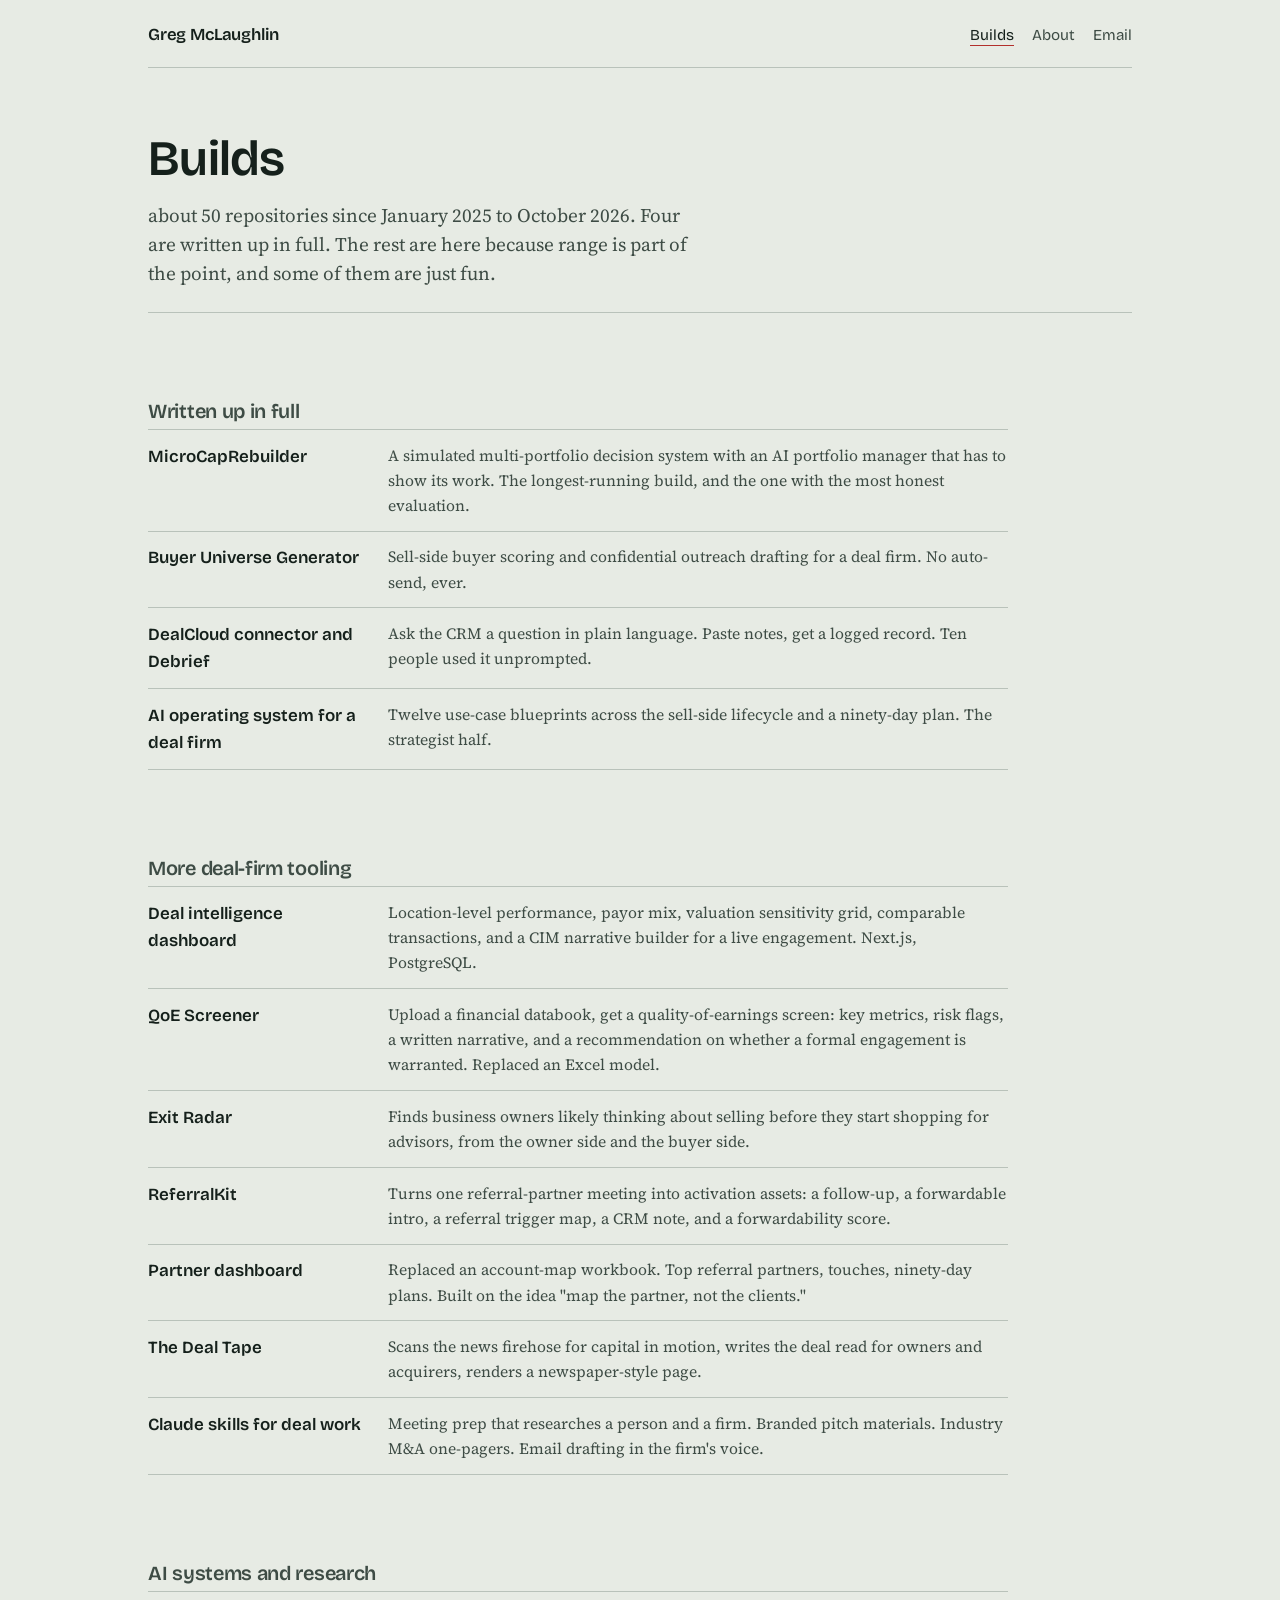
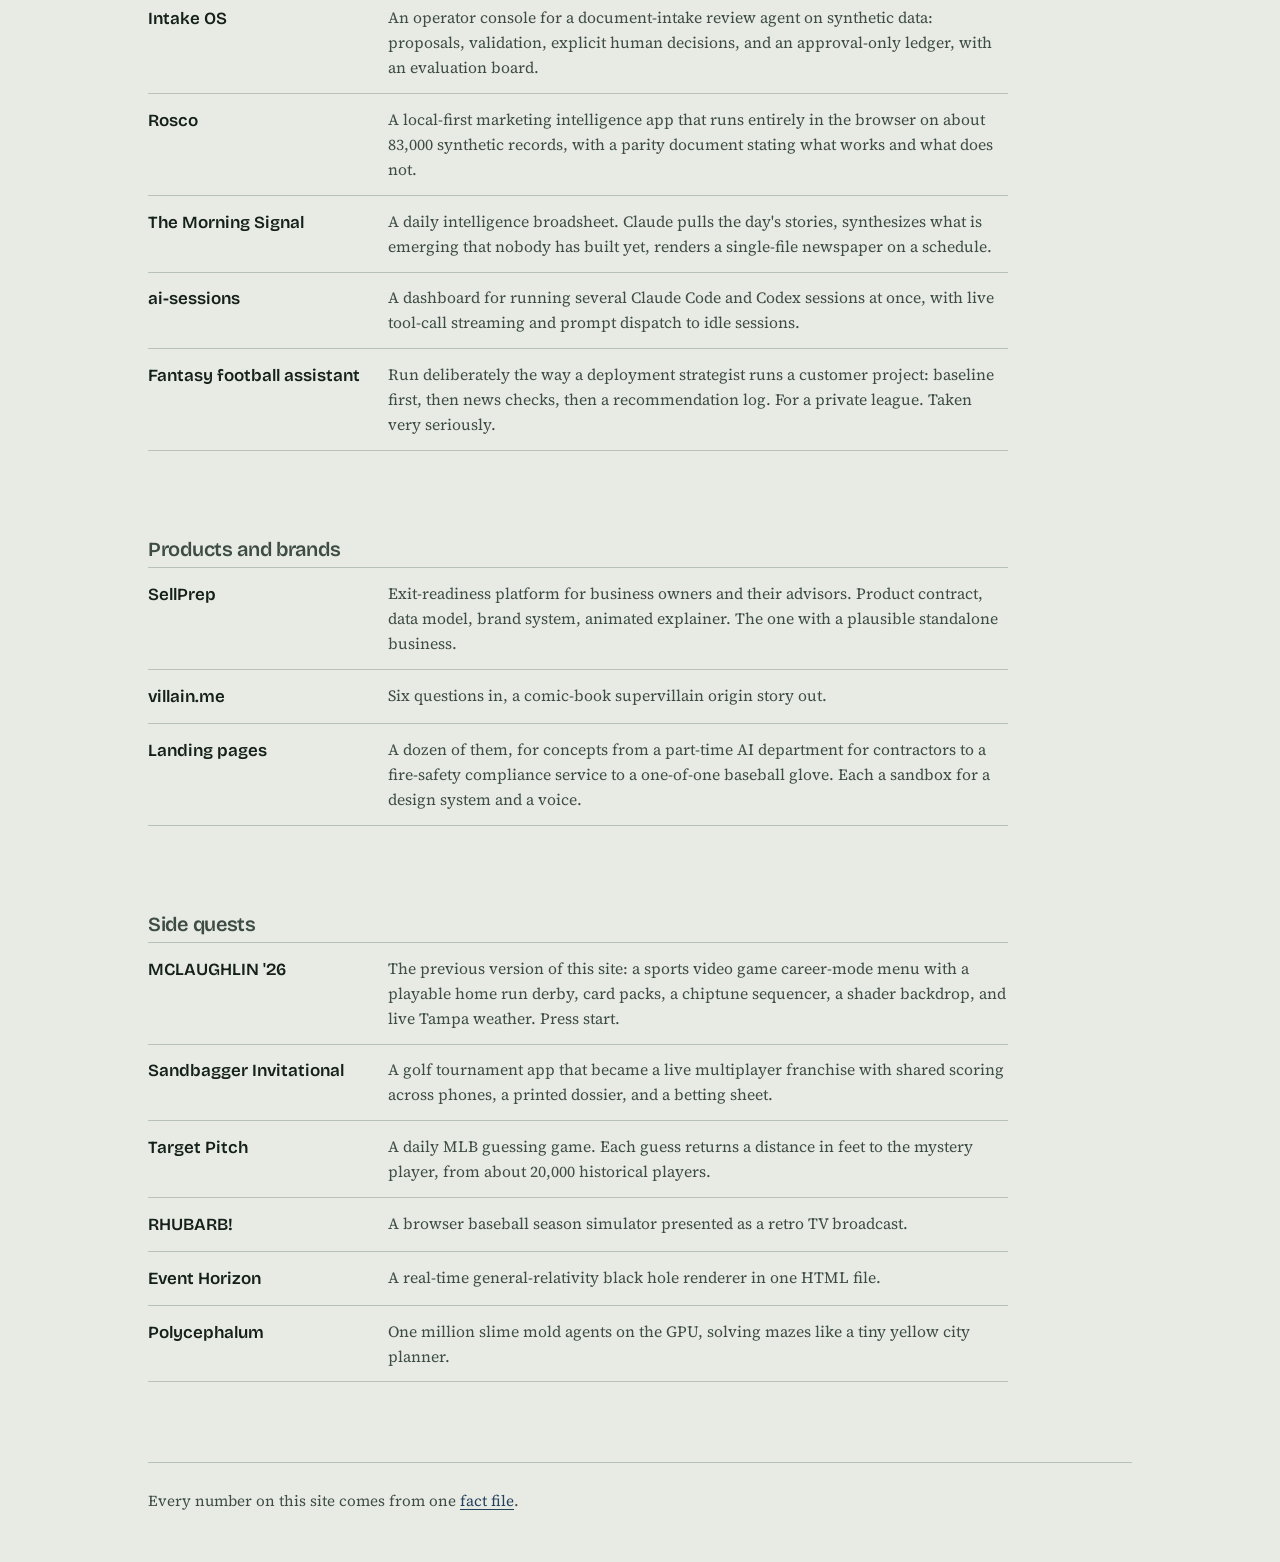
==== builds/index.html @ db4de967 "Redesign: case-study site around 'the model is not the system' Home, four case studies, builds index" ====
<!DOCTYPE html>
<html lang="en" data-root="../">
<head>
<meta charset="UTF-8">
<meta name="viewport" content="width=device-width, initial-scale=1">
<title>Builds</title>
<meta name="description" content="Everything Greg McLaughlin has built, from AI decision systems for deal firms to a playable baseball website. About 50 repositories since January 2025.">
<link rel="canonical" href="https://6regory.com/builds/">
<meta property="og:type" content="website">
<meta property="og:title" content="Builds">
<meta property="og:description" content="Four featured case studies, then everything else, including the side quests.">
<meta property="og:url" content="https://6regory.com/builds/">
<meta property="og:image" content="https://6regory.com/assets/img/og.png">
<meta name="twitter:card" content="summary_large_image">
<link rel="icon" href="../assets/img/icon.svg" type="image/svg+xml">
<link rel="apple-touch-icon" href="../assets/img/apple-touch-icon.png">
<meta name="theme-color" content="#E7EBE4" media="(prefers-color-scheme: light)">
<meta name="theme-color" content="#0E1411" media="(prefers-color-scheme: dark)">
<link rel="preconnect" href="https://fonts.googleapis.com">
<link rel="preconnect" href="https://fonts.gstatic.com" crossorigin>
<link href="https://fonts.googleapis.com/css2?family=Bricolage+Grotesque:opsz,wght@12..96,400;12..96,600&family=Source+Serif+4:ital,opsz,wght@0,8..60,400;0,8..60,600;1,8..60,400&display=swap" rel="stylesheet">
<link rel="stylesheet" href="../assets/site.css">
</head>
<body>
<div class="frame">

<header class="site-head">
  <a class="name" href="../">Greg McLaughlin</a>
  <nav aria-label="Site">
    <a href="./" aria-current="page">Builds</a>
    <a href="../about.html">About</a>
    <a href="mailto:greg.s.mclaughlin@gmail.com" data-fact-href="person.email">Email</a>
  </nav>
</header>

<main>

<header class="case-head">
  <h1>Builds</h1>
  <p class="lede"><span data-fact="archive.repos">About 50</span> repositories since <span data-fact="archive.span">January 2025 to October 2026</span>. Four are written up in full. The rest are here because range is part of the point, and some of them are just fun.</p>
</header>

<section class="index-group" aria-labelledby="g-featured">
  <h2 id="g-featured">Written up in full</h2>
  <ul class="index">
    <li><b><a href="microcaprebuilder.html">MicroCapRebuilder</a></b><span>A simulated multi-portfolio decision system with an AI portfolio manager that has to show its work. The longest-running build, and the one with the most honest evaluation.</span></li>
    <li><b><a href="buyer-universe.html">Buyer Universe Generator</a></b><span>Sell-side buyer scoring and confidential outreach drafting for a deal firm. No auto-send, ever.</span></li>
    <li><b><a href="dealcloud.html">DealCloud connector and Debrief</a></b><span>Ask the CRM a question in plain language. Paste notes, get a logged record. Ten people used it unprompted.</span></li>
    <li><b><a href="align-ai-os.html">AI operating system for a deal firm</a></b><span>Twelve use-case blueprints across the sell-side lifecycle and a ninety-day plan. The strategist half.</span></li>
  </ul>
</section>

<section class="index-group" aria-labelledby="g-deal">
  <h2 id="g-deal">More deal-firm tooling</h2>
  <ul class="index">
    <li><b>Deal intelligence dashboard</b><span>Location-level performance, payor mix, valuation sensitivity grid, comparable transactions, and a CIM narrative builder for a live engagement. Next.js, PostgreSQL.</span></li>
    <li><b>QoE Screener</b><span>Upload a financial databook, get a quality-of-earnings screen: key metrics, risk flags, a written narrative, and a recommendation on whether a formal engagement is warranted. Replaced an Excel model.</span></li>
    <li><b>Exit Radar</b><span>Finds business owners likely thinking about selling before they start shopping for advisors, from the owner side and the buyer side.</span></li>
    <li><b>ReferralKit</b><span>Turns one referral-partner meeting into activation assets: a follow-up, a forwardable intro, a referral trigger map, a CRM note, and a forwardability score.</span></li>
    <li><b>Partner dashboard</b><span>Replaced an account-map workbook. Top referral partners, touches, ninety-day plans. Built on the idea "map the partner, not the clients."</span></li>
    <li><b>The Deal Tape</b><span>Scans the news firehose for capital in motion, writes the deal read for owners and acquirers, renders a newspaper-style page.</span></li>
    <li><b>Claude skills for deal work</b><span>Meeting prep that researches a person and a firm. Branded pitch materials. Industry M&amp;A one-pagers. Email drafting in the firm's voice.</span></li>
  </ul>
</section>

<section class="index-group" aria-labelledby="g-ai">
  <h2 id="g-ai">AI systems and research</h2>
  <ul class="index">
    <li><b>Intake OS</b><span>An operator console for a document-intake review agent on synthetic data: proposals, validation, explicit human decisions, and an approval-only ledger, with an evaluation board.</span></li>
    <li><b>Rosco</b><span>A local-first marketing intelligence app that runs entirely in the browser on about 83,000 synthetic records, with a parity document stating what works and what does not.</span></li>
    <li><b>The Morning Signal</b><span>A daily intelligence broadsheet. Claude pulls the day's stories, synthesizes what is emerging that nobody has built yet, renders a single-file newspaper on a schedule.</span></li>
    <li><b>ai-sessions</b><span>A dashboard for running several Claude Code and Codex sessions at once, with live tool-call streaming and prompt dispatch to idle sessions.</span></li>
    <li><b>Fantasy football assistant</b><span>Run deliberately the way a deployment strategist runs a customer project: baseline first, then news checks, then a recommendation log. For a private league. Taken very seriously.</span></li>
  </ul>
</section>

<section class="index-group" aria-labelledby="g-products">
  <h2 id="g-products">Products and brands</h2>
  <ul class="index">
    <li><b>SellPrep</b><span>Exit-readiness platform for business owners and their advisors. Product contract, data model, brand system, animated explainer. The one with a plausible standalone business.</span></li>
    <li><b>villain.me</b><span>Six questions in, a comic-book supervillain origin story out.</span></li>
    <li><b>Landing pages</b><span>A dozen of them, for concepts from a part-time AI department for contractors to a fire-safety compliance service to a one-of-one baseball glove. Each a sandbox for a design system and a voice.</span></li>
  </ul>
</section>

<section class="index-group" aria-labelledby="g-side">
  <h2 id="g-side">Side quests</h2>
  <ul class="index">
    <li><b><a href="../arcade/">MCLAUGHLIN '26</a></b><span>The previous version of this site: a sports video game career-mode menu with a playable home run derby, card packs, a chiptune sequencer, a shader backdrop, and live Tampa weather. Press start.</span></li>
    <li><b>Sandbagger Invitational</b><span>A golf tournament app that became a live multiplayer franchise with shared scoring across phones, a printed dossier, and a betting sheet.</span></li>
    <li><b>Target Pitch</b><span>A daily MLB guessing game. Each guess returns a distance in feet to the mystery player, from about 20,000 historical players.</span></li>
    <li><b>RHUBARB!</b><span>A browser baseball season simulator presented as a retro TV broadcast.</span></li>
    <li><b>Event Horizon</b><span>A real-time general-relativity black hole renderer in one HTML file.</span></li>
    <li><b>Polycephalum</b><span>One million slime mold agents on the GPU, solving mazes like a tiny yellow city planner.</span></li>
  </ul>
</section>

</main>

<footer class="site-foot">
  <p>Every number on this site comes from one <a href="../facts.json">fact file</a>.</p>
</footer>

</div>
<script src="../assets/facts.js" defer></script>
</body>
</html>
---- assets/site.css ----
/* Greg McLaughlin, personal site.
   The subject is records: ledgers, approval steps, traces. The page reads like
   a well-kept ledger on green paper. One accent, stamp red, marks the human gate. */

:root {
  --paper: #E7EBE4;
  --paper-2: #DDE3DA;
  --ink: #15201B;
  --ink-2: #3E4C45;
  --ink-3: #6B776F;
  --rule: #B9C2BA;
  --rule-soft: #CDD4CC;
  --stamp: #B2302C;
  --link: #24405E;
  --focus: #B2302C;
  --display: 'Bricolage Grotesque', 'Helvetica Neue', Arial, sans-serif;
  --serif: 'Source Serif 4', Georgia, 'Times New Roman', serif;
  --measure: 66ch;
  --gutter: clamp(16px, 4vw, 48px);
  color-scheme: light;
}
@media (prefers-color-scheme: dark) {
  :root:not([data-theme="light"]) {
    --paper: #0E1411;
    --paper-2: #141C17;
    --ink: #E6ECE5;
    --ink-2: #B4BFB6;
    --ink-3: #87938A;
    --rule: #2E3A32;
    --rule-soft: #222C26;
    --stamp: #E0574F;
    --link: #9DBBDD;
    --focus: #E0574F;
    color-scheme: dark;
  }
}
:root[data-theme="dark"] {
  --paper: #0E1411;
  --paper-2: #141C17;
  --ink: #E6ECE5;
  --ink-2: #B4BFB6;
  --ink-3: #87938A;
  --rule: #2E3A32;
  --rule-soft: #222C26;
  --stamp: #E0574F;
  --link: #9DBBDD;
  --focus: #E0574F;
  color-scheme: dark;
}

* { box-sizing: border-box; }
html { -webkit-text-size-adjust: 100%; scroll-behavior: smooth; }
@media (prefers-reduced-motion: reduce) { html { scroll-behavior: auto; } }
body {
  margin: 0;
  background: var(--paper);
  color: var(--ink);
  font-family: var(--serif);
  font-size: 1.0625rem;
  line-height: 1.6;
  font-feature-settings: "kern", "liga", "onum" 0;
  font-variant-numeric: tabular-nums;
}
img, svg, video { max-width: 100%; height: auto; display: block; }
a { color: var(--link); text-decoration-thickness: 1px; text-underline-offset: 3px; }
a:hover { color: var(--ink); }
:focus-visible { outline: 2px solid var(--focus); outline-offset: 3px; }
::selection { background: var(--stamp); color: #fff; }

/* Type scale: 1.0625 base, ratio ~1.25 */
h1, h2, h3, .display { font-family: var(--display); font-weight: 600; letter-spacing: -0.015em; line-height: 1.08; margin: 0; text-wrap: balance; }
h1 { font-size: clamp(2.1rem, 6.2vw, 3.6rem); font-stretch: 100%; }
h2 { font-size: clamp(1.45rem, 3.4vw, 2rem); margin-top: 0; }
h3 { font-size: 1.2rem; line-height: 1.25; }
p { margin: 0 0 1em; max-width: var(--measure); }
p:last-child { margin-bottom: 0; }
ul, ol { padding-left: 1.25em; max-width: var(--measure); margin: 0 0 1em; }
li { margin-bottom: 0.35em; }
li::marker { color: var(--ink-3); }
strong { font-weight: 600; }
small, .small { font-size: 0.9rem; color: var(--ink-2); }
.lede { font-size: 1.2rem; line-height: 1.5; color: var(--ink-2); max-width: 46ch; }
blockquote { margin: 1.25em 0; padding: 0 0 0 1.1em; border-left: 2px solid var(--stamp); color: var(--ink-2); max-width: var(--measure); font-style: italic; }
blockquote p { margin: 0; }
hr { border: 0; border-top: 1px solid var(--rule); margin: 2.5rem 0; }
code { font-family: ui-monospace, Menlo, Consolas, monospace; font-size: 0.86em; background: var(--paper-2); padding: 0.1em 0.3em; }

/* Frame */
.frame { max-width: 1080px; margin: 0 auto; padding: 0 var(--gutter); }
.site-head { display: flex; align-items: baseline; justify-content: space-between; gap: 16px; padding: 22px 0 18px; border-bottom: 1px solid var(--rule); }
.site-head .name { font-family: var(--display); font-weight: 600; font-size: 1.05rem; color: var(--ink); text-decoration: none; letter-spacing: -0.01em; }
.site-head nav { display: flex; gap: 18px; font-family: var(--display); font-size: 0.95rem; }
.site-head nav a { color: var(--ink-2); text-decoration: none; }
.site-head nav a:hover, .site-head nav a[aria-current="page"] { color: var(--ink); text-decoration: underline; text-underline-offset: 5px; text-decoration-color: var(--stamp); }
@media (max-width: 420px) { .site-head nav { gap: 12px; font-size: 0.9rem; } }

.site-foot { border-top: 1px solid var(--rule); margin-top: 5rem; padding: 26px 0 48px; color: var(--ink-2); font-size: 0.95rem; display: grid; gap: 10px; }
.site-foot p { margin: 0; }
.site-foot .arcade { font-family: var(--display); }

/* Sections */
section { padding: 3.25rem 0 0; }
.section-title { display: grid; grid-template-columns: 1fr; gap: 6px; margin-bottom: 1.5rem; }
.section-title p { color: var(--ink-2); margin: 0; }

/* Hero */
.hero { padding: clamp(2.5rem, 8vw, 5.5rem) 0 0.5rem; }
.hero h1 { max-width: 15ch; }
.hero .lede { margin-top: 1.25rem; }
.hero .where { margin-top: 1.5rem; font-family: var(--display); color: var(--ink-2); font-size: 0.98rem; display: flex; flex-wrap: wrap; gap: 8px 22px; }
.btn { display: inline-block; font-family: var(--display); font-weight: 600; font-size: 1rem; color: var(--paper); background: var(--ink); text-decoration: none; padding: 12px 18px; border: 1px solid var(--ink); }
.btn:hover { background: var(--stamp); border-color: var(--stamp); color: #fff; }
.btn.quiet { background: transparent; color: var(--ink); }
.btn.quiet:hover { background: var(--ink); color: var(--paper); }
.actions { display: flex; flex-wrap: wrap; gap: 12px; margin-top: 1.75rem; }

/* The record: builds as ledger entries */
.record { border-top: 2px solid var(--stamp); }
.entry { display: grid; grid-template-columns: 1fr; gap: 10px 32px; padding: 1.6rem 0 1.7rem; border-bottom: 1px solid var(--rule); }
@media (min-width: 820px) { .entry { grid-template-columns: minmax(0, 1.15fr) minmax(0, 1fr); } }
.entry h3 { font-size: 1.45rem; }
.entry h3 a { color: var(--ink); text-decoration: none; }
.entry h3 a:hover { text-decoration: underline; text-decoration-color: var(--stamp); text-underline-offset: 5px; }
.entry .what { color: var(--ink-2); margin: 0.4rem 0 0; max-width: 52ch; }
.entry .result { margin: 0.6rem 0 0; font-family: var(--display); font-size: 0.98rem; color: var(--ink); }
.lines { display: grid; grid-template-columns: repeat(3, minmax(0, 1fr)); gap: 0 14px; font-size: 0.92rem; line-height: 1.4; align-self: start; border-left: 1px solid var(--rule-soft); padding-left: 16px; }
@media (max-width: 480px) { .lines { grid-template-columns: 1fr; gap: 10px; } }
.lines b { display: block; font-family: var(--display); font-weight: 600; font-size: 0.86rem; color: var(--stamp); margin-bottom: 4px; }
.lines span { color: var(--ink-2); display: block; }
.entry .more { font-family: var(--display); font-size: 0.95rem; margin-top: 0.75rem; display: inline-block; }

/* Four questions */
.questions { display: grid; grid-template-columns: 1fr; gap: 1.1rem 2.5rem; max-width: 900px; }
@media (min-width: 720px) { .questions { grid-template-columns: 1fr 1fr; } }
.questions div { border-top: 1px solid var(--rule); padding-top: 0.9rem; }
.questions h3 { font-size: 1.15rem; margin-bottom: 0.4rem; }
.questions p { color: var(--ink-2); font-size: 1rem; }

/* Writing + about */
.list-plain { list-style: none; padding: 0; margin: 0; max-width: 760px; }
.list-plain li { border-top: 1px solid var(--rule); padding: 0.85rem 0; margin: 0; display: grid; gap: 2px; }
.list-plain li:last-child { border-bottom: 1px solid var(--rule); }
.list-plain a { font-family: var(--display); font-weight: 600; font-size: 1.1rem; text-decoration: none; color: var(--ink); }
.list-plain a:hover { text-decoration: underline; text-decoration-color: var(--stamp); text-underline-offset: 5px; }
.list-plain span { color: var(--ink-2); font-size: 0.98rem; }

.about-grid { display: grid; grid-template-columns: 1fr; gap: 1.75rem; align-items: start; }
@media (min-width: 720px) { .about-grid { grid-template-columns: 180px minmax(0, 1fr); gap: 2.5rem; } }
.portrait { width: 160px; aspect-ratio: 1; object-fit: cover; filter: grayscale(100%) contrast(1.05); border: 1px solid var(--rule); }

/* Case study pages */
.case-head { padding: clamp(2rem, 6vw, 4rem) 0 1.5rem; border-bottom: 1px solid var(--rule); }
.case-head .kicker { font-family: var(--display); color: var(--stamp); font-weight: 600; margin: 0 0 0.75rem; font-size: 0.98rem; }
.case-head h1 { max-width: 18ch; font-size: clamp(1.9rem, 5.4vw, 3.1rem); }
.case-head .lede { margin-top: 1rem; max-width: 56ch; }
.case-meta { display: grid; grid-template-columns: repeat(auto-fit, minmax(160px, 1fr)); gap: 14px 28px; margin-top: 1.5rem; padding-top: 1.25rem; border-top: 1px solid var(--rule-soft); max-width: 860px; }
.case-meta b { display: block; font-family: var(--display); font-size: 0.86rem; color: var(--ink-3); font-weight: 600; }
.case-meta span { font-family: var(--display); font-size: 1rem; color: var(--ink); }
.case { padding-top: 1rem; }
.case h2 { margin-top: 2.75rem; margin-bottom: 0.8rem; font-size: clamp(1.35rem, 3vw, 1.7rem); }
.case h3 { margin-top: 1.75rem; margin-bottom: 0.4rem; }
.case figure { margin: 1.75rem 0; max-width: 860px; }
.case figure img, .case figure svg { background: #fff; border: 1px solid var(--rule); }
.case figcaption { font-size: 0.92rem; color: var(--ink-2); margin-top: 0.6rem; max-width: var(--measure); }
.case table { border-collapse: collapse; width: 100%; max-width: 860px; font-size: 0.98rem; margin: 1.25rem 0 1.5rem; }
.case th, .case td { text-align: left; vertical-align: top; padding: 0.6rem 0.9rem 0.6rem 0; border-bottom: 1px solid var(--rule); }
.case th { font-family: var(--display); font-weight: 600; font-size: 0.92rem; color: var(--ink-2); }
.case td:first-child { font-family: var(--display); font-weight: 600; }
.lines-table { display: grid; grid-template-columns: 1fr; gap: 1px; background: var(--rule); border: 1px solid var(--rule); max-width: 860px; margin: 1.5rem 0; }
@media (min-width: 640px) { .lines-table { grid-template-columns: repeat(3, 1fr); } }
.lines-table div { background: var(--paper); padding: 16px 18px; }
.lines-table b { display: block; font-family: var(--display); color: var(--stamp); font-weight: 600; margin-bottom: 8px; }
.lines-table ul { margin: 0; padding-left: 1.1em; font-size: 0.95rem; }
.lines-table li { margin-bottom: 0.3em; color: var(--ink-2); }
.note { border: 1px dashed var(--rule); padding: 14px 16px; color: var(--ink-2); font-size: 0.98rem; max-width: var(--measure); }
.note b { color: var(--stamp); font-family: var(--display); }
.disclosure { font-size: 0.92rem; color: var(--ink-2); max-width: var(--measure); }
.next { margin-top: 3.5rem; padding-top: 1.5rem; border-top: 2px solid var(--stamp); display: flex; flex-wrap: wrap; gap: 8px 28px; font-family: var(--display); }
.next a { text-decoration: none; color: var(--ink); }
.next a:hover { color: var(--stamp); }

/* Film */
.film { position: relative; max-width: 860px; border: 1px solid var(--rule); background: #000; }
.film img { width: 100%; opacity: 0.92; }
.film a.play { position: absolute; inset: 0; display: grid; place-items: center; color: #fff; text-decoration: none; font-family: var(--display); font-weight: 600; font-size: 1.05rem; text-shadow: 0 1px 10px rgba(0,0,0,.6); }
.film a.play span { background: rgba(21,32,27,.78); padding: 10px 16px; border: 1px solid rgba(255,255,255,.4); }
.film a.play:hover span { background: var(--stamp); border-color: var(--stamp); }

/* Builds index */
.index-group { margin-top: 2.25rem; }
.index-group h2 { font-size: 1.25rem; margin-bottom: 0.4rem; color: var(--ink-2); font-weight: 600; }
.index { list-style: none; padding: 0; margin: 0; max-width: 860px; }
.index li { display: grid; grid-template-columns: 1fr; gap: 2px 20px; padding: 0.8rem 0; border-top: 1px solid var(--rule); margin: 0; }
@media (min-width: 640px) { .index li { grid-template-columns: 220px minmax(0, 1fr); } }
.index li:last-child { border-bottom: 1px solid var(--rule); }
.index b { font-family: var(--display); font-weight: 600; }
.index b a { color: var(--ink); text-decoration: none; }
.index b a:hover { text-decoration: underline; text-decoration-color: var(--stamp); text-underline-offset: 4px; }
.index span { color: var(--ink-2); font-size: 0.98rem; }

/* 404 */
.lost { padding: 6rem 0; }
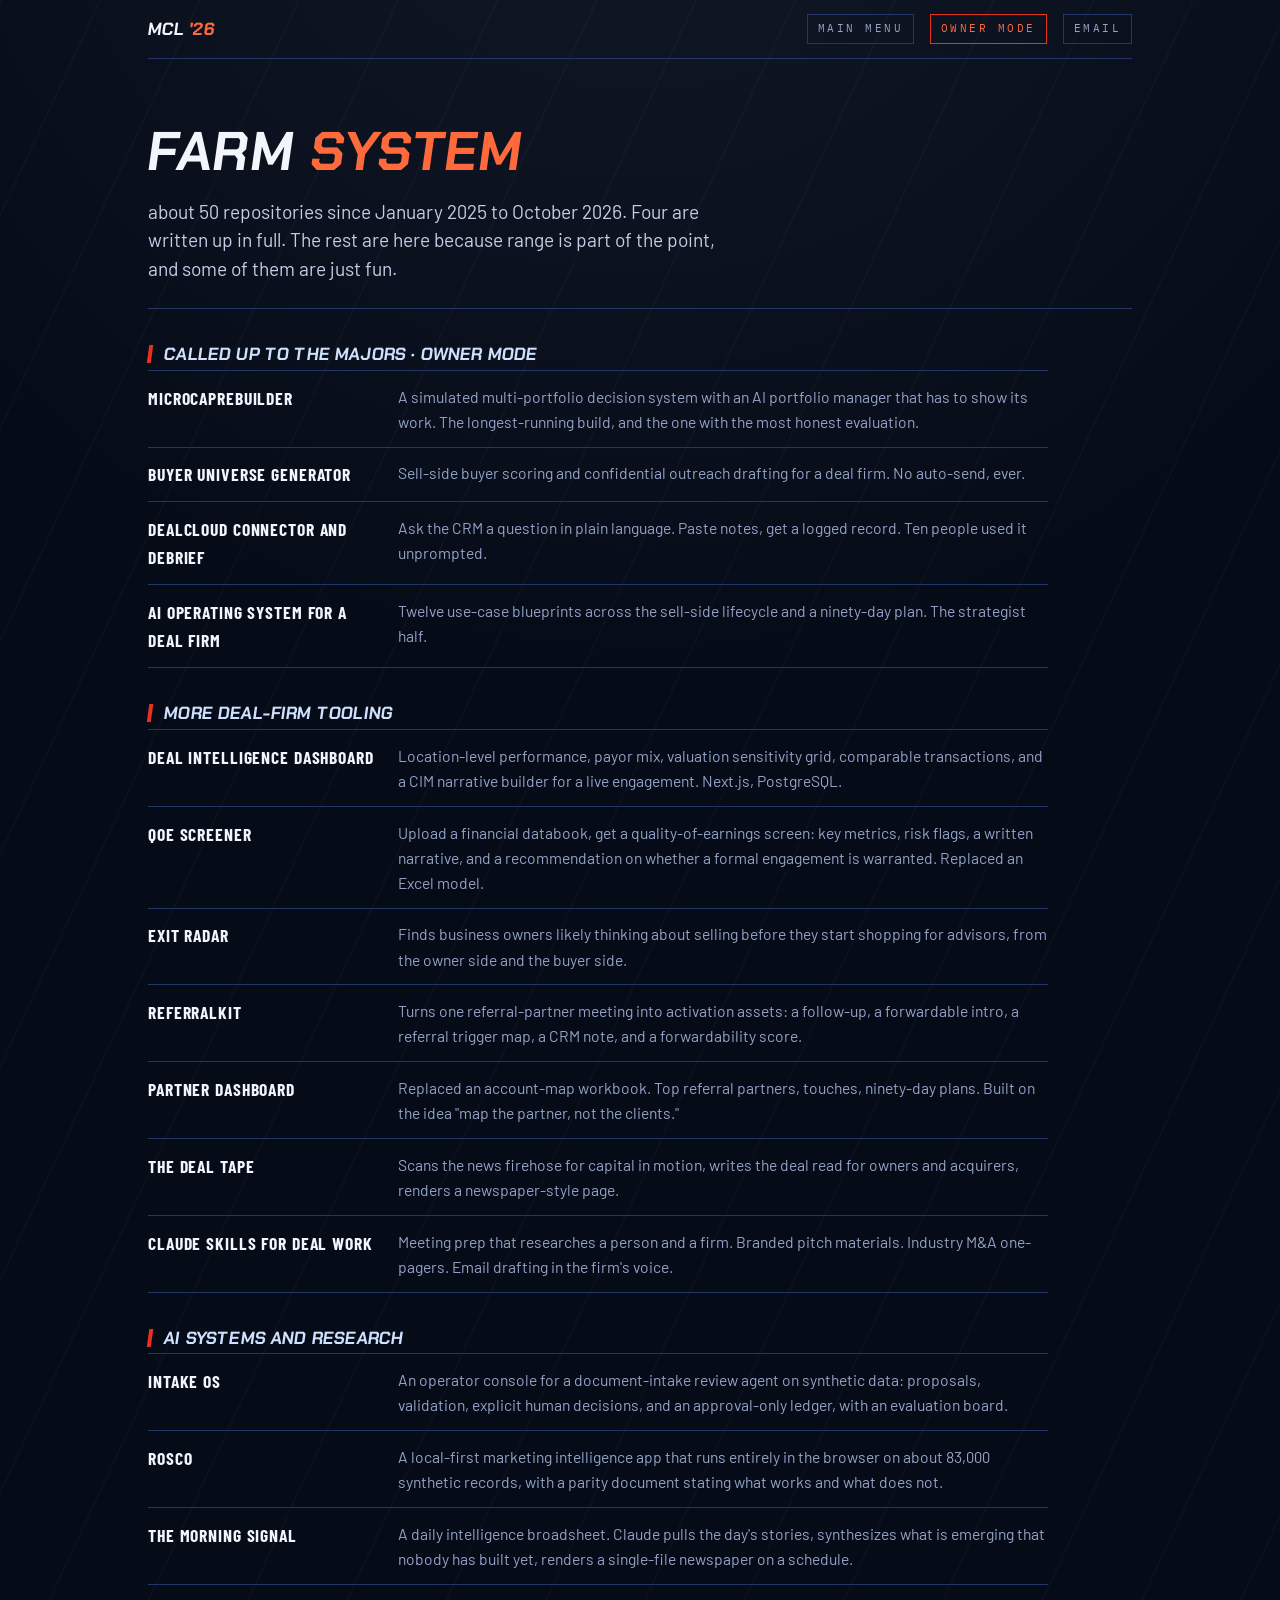
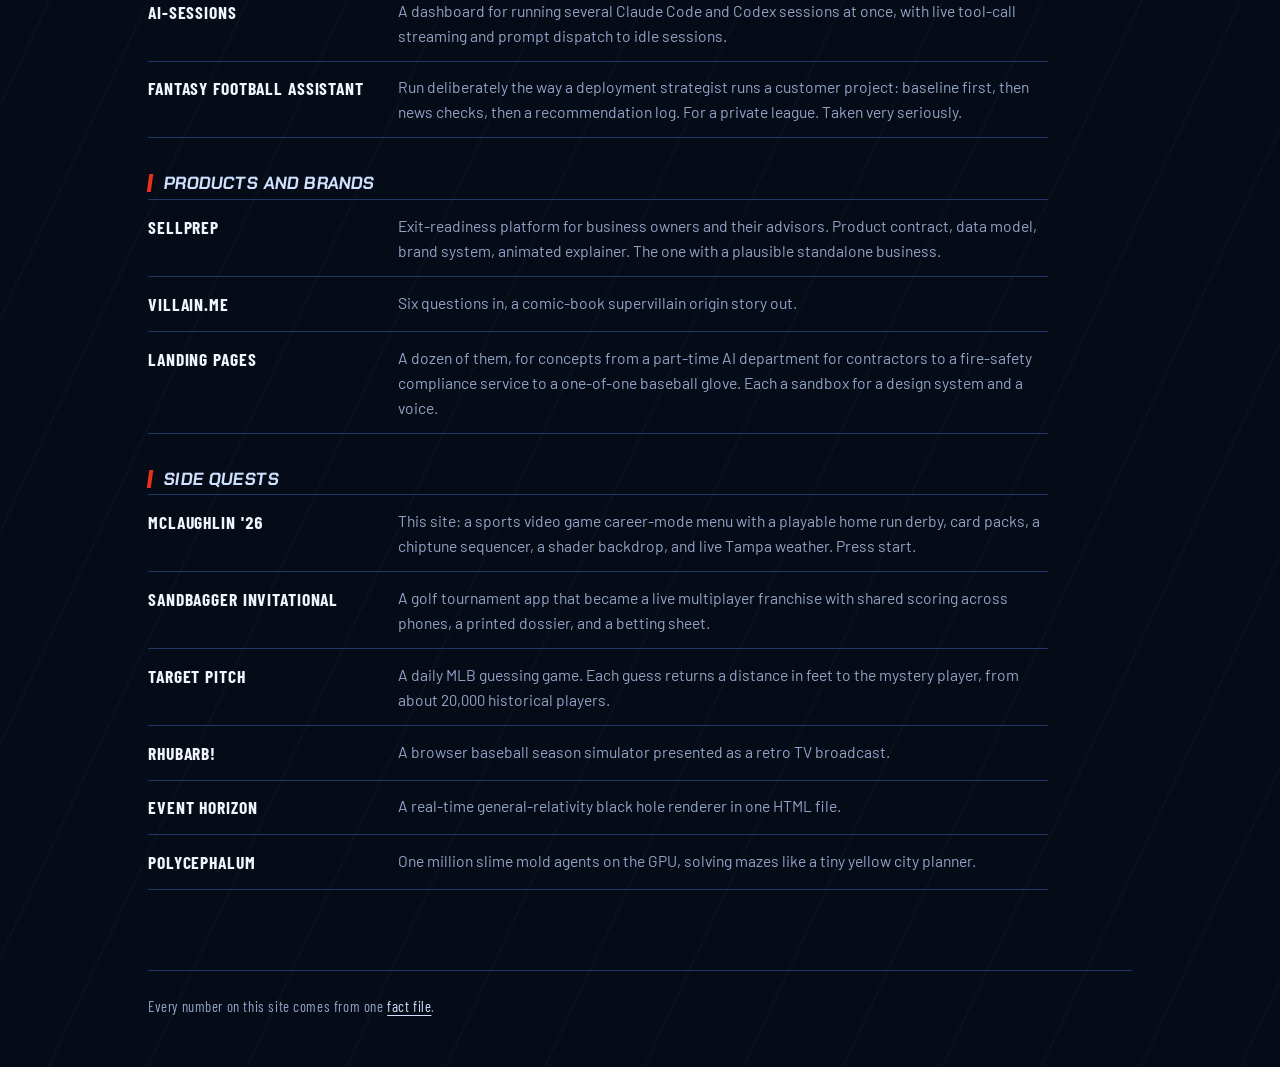
==== commit 52cb9c57: "v6 MVP Edition: the game is the site again, rethemed to MVP Baseball 2005, with Owner Mode case file" ====
--- a/builds/index.html
+++ b/builds/index.html
@@ -3,7 +3,7 @@
 <head>
 <meta charset="UTF-8">
 <meta name="viewport" content="width=device-width, initial-scale=1">
-<title>Builds</title>
+<title>Farm System · Builds</title>
 <meta name="description" content="Everything Greg McLaughlin has built, from AI decision systems for deal firms to a playable baseball website. About 50 repositories since January 2025.">
 <link rel="canonical" href="https://6regory.com/builds/">
 <meta property="og:type" content="website">
@@ -14,21 +14,20 @@
 <meta name="twitter:card" content="summary_large_image">
 <link rel="icon" href="../assets/img/icon.svg" type="image/svg+xml">
 <link rel="apple-touch-icon" href="../assets/img/apple-touch-icon.png">
-<meta name="theme-color" content="#E7EBE4" media="(prefers-color-scheme: light)">
-<meta name="theme-color" content="#0E1411" media="(prefers-color-scheme: dark)">
 <link rel="preconnect" href="https://fonts.googleapis.com">
 <link rel="preconnect" href="https://fonts.gstatic.com" crossorigin>
-<link href="https://fonts.googleapis.com/css2?family=Bricolage+Grotesque:opsz,wght@12..96,400;12..96,600&family=Source+Serif+4:ital,opsz,wght@0,8..60,400;0,8..60,600;1,8..60,400&display=swap" rel="stylesheet">
-<link rel="stylesheet" href="../assets/site.css">
+<link href="https://fonts.googleapis.com/css2?family=Chakra+Petch:wght@600;700&family=Barlow:ital,wght@0,400;0,600;1,400&family=Barlow+Condensed:wght@500;600;700&family=IBM+Plex+Mono:wght@400;500&display=swap" rel="stylesheet">
+<meta name="theme-color" content="#050b17">
+<link rel="stylesheet" href="../assets/case.css">
 </head>
 <body>
 <div class="frame">
 
 <header class="site-head">
-  <a class="name" href="../">Greg McLaughlin</a>
+  <a class="name" href="../">McL <span>'26</span></a>
   <nav aria-label="Site">
-    <a href="./" aria-current="page">Builds</a>
-    <a href="../about.html">About</a>
+    <a href="../">Main Menu</a>
+    <a href="../#owner" aria-current="page">Owner Mode</a>
     <a href="mailto:greg.s.mclaughlin@gmail.com" data-fact-href="person.email">Email</a>
   </nav>
 </header>
@@ -36,12 +35,12 @@
 <main>
 
 <header class="case-head">
-  <h1>Builds</h1>
+  <h1>Farm <em>System</em></h1>
   <p class="lede"><span data-fact="archive.repos">About 50</span> repositories since <span data-fact="archive.span">January 2025 to October 2026</span>. Four are written up in full. The rest are here because range is part of the point, and some of them are just fun.</p>
 </header>
 
 <section class="index-group" aria-labelledby="g-featured">
-  <h2 id="g-featured">Written up in full</h2>
+  <h2 id="g-featured">Called up to the majors · Owner Mode</h2>
   <ul class="index">
     <li><b><a href="microcaprebuilder.html">MicroCapRebuilder</a></b><span>A simulated multi-portfolio decision system with an AI portfolio manager that has to show its work. The longest-running build, and the one with the most honest evaluation.</span></li>
     <li><b><a href="buyer-universe.html">Buyer Universe Generator</a></b><span>Sell-side buyer scoring and confidential outreach drafting for a deal firm. No auto-send, ever.</span></li>
@@ -86,7 +85,7 @@
 <section class="index-group" aria-labelledby="g-side">
   <h2 id="g-side">Side quests</h2>
   <ul class="index">
-    <li><b><a href="../arcade/">MCLAUGHLIN '26</a></b><span>The previous version of this site: a sports video game career-mode menu with a playable home run derby, card packs, a chiptune sequencer, a shader backdrop, and live Tampa weather. Press start.</span></li>
+    <li><b><a href="../">McLAUGHLIN '26</a></b><span>This site: a sports video game career-mode menu with a playable home run derby, card packs, a chiptune sequencer, a shader backdrop, and live Tampa weather. Press start.</span></li>
     <li><b>Sandbagger Invitational</b><span>A golf tournament app that became a live multiplayer franchise with shared scoring across phones, a printed dossier, and a betting sheet.</span></li>
     <li><b>Target Pitch</b><span>A daily MLB guessing game. Each guess returns a distance in feet to the mystery player, from about 20,000 historical players.</span></li>
     <li><b>RHUBARB!</b><span>A browser baseball season simulator presented as a retro TV broadcast.</span></li>
--- a/assets/case.css
+++ b/assets/case.css
@@ -0,0 +1,109 @@
+/* Case files, Owner Mode. Same stadium as the main menu: navy, MVP red, ice white.
+   These pages are for reading, so the body face is Barlow at full width and the
+   measure stays under 70 characters. */
+:root{
+  --bg:#050b17; --bg2:#0a1630; --panel:#0c1a38; --panel2:#122247; --line:#223767;
+  --red:#e8321e; --red-hi:#ff6a3d; --ice:#cfe1ff; --ink:#f2f5fc; --dim:#94a3c7; --dim2:#7388b5;
+  --display:'Chakra Petch',sans-serif; --body:'Barlow',system-ui,sans-serif; --cond:'Barlow Condensed',sans-serif; --mono:'IBM Plex Mono',monospace;
+  --measure:68ch; --gutter:clamp(16px,4vw,48px); --skew:-8deg; color-scheme:dark;
+}
+*{box-sizing:border-box}
+html{-webkit-text-size-adjust:100%}
+body{margin:0;background:var(--bg);color:var(--ink);font-family:var(--body);font-size:1.0625rem;line-height:1.6;font-variant-numeric:tabular-nums;
+  background-image:radial-gradient(120% 60% at 50% -10%,rgba(207,225,255,.07),transparent 60%),repeating-linear-gradient(115deg,rgba(255,255,255,.02) 0 2px,transparent 2px 90px)}
+img,svg,video{max-width:100%;height:auto;display:block}
+a{color:var(--ice);text-decoration-thickness:1px;text-underline-offset:3px}
+a:hover{color:var(--red-hi)}
+:focus-visible{outline:2px solid var(--red-hi);outline-offset:3px}
+::selection{background:var(--red);color:#fff}
+h1,h2,h3{font-family:var(--display);font-weight:700;line-height:1.05;margin:0;text-transform:uppercase;letter-spacing:.01em;text-wrap:balance}
+h1{font-size:clamp(2rem,5.6vw,3.4rem);transform:skewX(var(--skew));transform-origin:left}
+h1 em,.kicker em{font-style:normal;color:var(--red-hi)}
+h2{font-size:clamp(1.3rem,3vw,1.75rem);color:var(--ice)}
+h3{font-size:1.1rem;text-transform:none;letter-spacing:0;font-family:var(--cond);font-weight:700;font-size:1.25rem}
+p{margin:0 0 1em;max-width:var(--measure)}
+p:last-child{margin-bottom:0}
+ul,ol{padding-left:1.25em;max-width:var(--measure);margin:0 0 1em}
+li{margin-bottom:.35em}
+li::marker{color:var(--red-hi)}
+strong{font-weight:600;color:#fff}
+small,.small{font-size:.9rem;color:var(--dim)}
+.lede{font-size:1.2rem;line-height:1.5;color:#c4cde6;max-width:52ch}
+blockquote{margin:1.25em 0;padding:0 0 0 1.1em;border-left:3px solid var(--red);color:#c4cde6;max-width:var(--measure);font-style:italic}
+blockquote p{margin:0}
+hr{border:0;border-top:1px solid var(--line);margin:2.5rem 0}
+code{font-family:var(--mono);font-size:.86em;background:var(--panel2);padding:.1em .3em;color:var(--ice)}
+
+.frame{max-width:1080px;margin:0 auto;padding:0 var(--gutter)}
+.site-head{display:flex;align-items:center;justify-content:space-between;gap:16px;padding:14px 0;border-bottom:1px solid var(--line)}
+.site-head .name{font-family:var(--display);font-weight:700;font-size:1.1rem;color:var(--ink);text-decoration:none;text-transform:uppercase;transform:skewX(var(--skew));display:inline-block}
+.site-head .name span{color:var(--red-hi)}
+.site-head nav{display:flex;gap:16px;font-family:var(--mono);font-size:.7rem;letter-spacing:.22em;text-transform:uppercase}
+.site-head nav a{color:var(--dim);text-decoration:none;border:1px solid var(--line);padding:5px 10px}
+.site-head nav a:hover,.site-head nav a[aria-current="page"]{color:var(--red-hi);border-color:var(--red)}
+@media (max-width:480px){.site-head nav{gap:8px;font-size:.62rem}.site-head nav a{padding:5px 7px}}
+
+.site-foot{border-top:1px solid var(--line);margin-top:5rem;padding:24px 0 48px;color:var(--dim);font-size:.92rem;display:grid;gap:10px;font-family:var(--cond);letter-spacing:.04em}
+.site-foot p{margin:0}
+
+.case-head{padding:clamp(2rem,6vw,4rem) 0 1.5rem;border-bottom:1px solid var(--line)}
+.case-head .kicker,.kicker{font-family:var(--mono);color:var(--ice);font-size:.7rem;letter-spacing:.45em;text-transform:uppercase;margin:0 0 .9rem}
+.case-head .lede{margin-top:1.1rem}
+.case-meta{display:grid;grid-template-columns:repeat(auto-fit,minmax(150px,1fr));gap:1px;margin:1.6rem 0 0;padding:0;background:var(--line);border:1px solid var(--line);max-width:900px;
+  clip-path:polygon(0 0,100% 0,100% calc(100% - 14px),calc(100% - 14px) 100%,0 100%)}
+.case-meta div{background:var(--panel);padding:12px 14px}
+.case-meta b{display:block;font-family:var(--mono);font-size:.62rem;letter-spacing:.25em;color:var(--dim2);text-transform:uppercase;font-weight:500;margin-bottom:3px}
+.case-meta span{font-family:var(--cond);font-weight:600;font-size:1.05rem;letter-spacing:.04em;color:var(--ink)}
+
+.case{padding-top:1rem}
+.case h2{margin-top:2.75rem;margin-bottom:.8rem;padding-left:14px;border-left:4px solid var(--red);transform:skewX(var(--skew));transform-origin:left}
+.case h2+*{clear:both}
+.case h3{margin-top:1.75rem;margin-bottom:.4rem;color:var(--ice)}
+.case figure{margin:1.75rem 0;max-width:900px}
+.case figure img,.case figure svg{background:#fff;border:1px solid var(--line);clip-path:polygon(0 0,100% 0,100% calc(100% - 16px),calc(100% - 16px) 100%,0 100%)}
+.case figcaption{font-size:.92rem;color:var(--dim);margin-top:.6rem;max-width:var(--measure);font-family:var(--cond);letter-spacing:.03em}
+.case table{border-collapse:collapse;width:100%;max-width:900px;font-size:.98rem;margin:1.25rem 0 1.5rem}
+.case th,.case td{text-align:left;vertical-align:top;padding:.6rem .9rem .6rem 0;border-bottom:1px solid var(--line)}
+.case th{font-family:var(--mono);font-weight:500;font-size:.68rem;letter-spacing:.25em;text-transform:uppercase;color:var(--dim2)}
+.case td:first-child{font-family:var(--cond);font-weight:700;letter-spacing:.06em;text-transform:uppercase;color:var(--ice)}
+.lines-table{display:grid;grid-template-columns:1fr;gap:1px;background:var(--line);border:1px solid var(--line);max-width:900px;margin:1.5rem 0;
+  clip-path:polygon(0 0,100% 0,100% calc(100% - 16px),calc(100% - 16px) 100%,0 100%)}
+@media (min-width:640px){.lines-table{grid-template-columns:repeat(3,1fr)}}
+.lines-table div{background:var(--panel);padding:16px 18px}
+.lines-table b{display:block;font-family:var(--display);font-weight:700;font-size:.95rem;text-transform:uppercase;color:var(--red-hi);margin-bottom:8px}
+.lines-table ul{margin:0;padding-left:1.1em;font-size:.95rem}
+.lines-table li{margin-bottom:.3em;color:var(--dim)}
+.note{border:1px dashed var(--line);background:rgba(232,50,30,.06);padding:14px 16px;color:var(--dim);font-size:.98rem;max-width:var(--measure)}
+.note b{color:var(--red-hi);font-family:var(--cond);letter-spacing:.06em;text-transform:uppercase}
+.disclosure{font-size:.9rem;color:var(--dim2);max-width:var(--measure);font-family:var(--cond);letter-spacing:.03em}
+.next{margin-top:3.5rem;padding-top:1.25rem;border-top:2px solid var(--red);display:flex;flex-wrap:wrap;gap:8px 28px;font-family:var(--cond);font-weight:700;letter-spacing:.2em;text-transform:uppercase;font-size:.95rem}
+.next a{text-decoration:none;color:var(--ink)}
+.next a:hover{color:var(--red-hi)}
+
+.btn{display:inline-block;font-family:var(--cond);font-weight:700;font-size:1rem;letter-spacing:.28em;text-transform:uppercase;color:#fff;background:linear-gradient(180deg,var(--red-hi),var(--red));text-decoration:none;padding:12px 22px;transform:skewX(var(--skew))}
+.btn:hover{filter:brightness(1.12);color:#fff}
+.btn.quiet{background:transparent;color:var(--ink);border:1px solid #3a4a7a}
+.btn.quiet:hover{border-color:var(--ice);color:var(--ice);filter:none}
+.actions{display:flex;flex-wrap:wrap;gap:12px;margin-top:1.5rem}
+
+.film{position:relative;max-width:900px;border:1px solid var(--line);background:#000;clip-path:polygon(0 0,100% 0,100% calc(100% - 18px),calc(100% - 18px) 100%,0 100%)}
+.film img{width:100%;opacity:.92}
+.film a.play{position:absolute;inset:0;display:grid;place-items:center;color:#fff;text-decoration:none;font-family:var(--cond);font-weight:700;letter-spacing:.25em;text-transform:uppercase;font-size:1rem}
+.film a.play span{background:rgba(5,11,23,.8);padding:12px 20px;border:1px solid rgba(207,225,255,.5);transform:skewX(var(--skew));display:inline-block}
+.film a.play:hover span{background:var(--red);border-color:var(--red)}
+
+.about-grid{display:grid;grid-template-columns:1fr;gap:1.75rem;align-items:start}
+@media (min-width:720px){.about-grid{grid-template-columns:180px minmax(0,1fr);gap:2.5rem}}
+.portrait{width:160px;aspect-ratio:1;object-fit:cover;filter:contrast(1.06) saturate(.85);border:1px solid var(--line);clip-path:polygon(0 0,100% 0,100% calc(100% - 18px),calc(100% - 18px) 100%,0 100%)}
+
+.index-group{margin-top:2.25rem}
+.index-group h2{font-size:1.1rem;margin-bottom:.4rem;color:var(--ice);transform:skewX(var(--skew));transform-origin:left;padding-left:12px;border-left:4px solid var(--red)}
+.index{list-style:none;padding:0;margin:0;max-width:900px}
+.index li{display:grid;grid-template-columns:1fr;gap:2px 20px;padding:.8rem 0;border-top:1px solid var(--line);margin:0}
+@media (min-width:640px){.index li{grid-template-columns:230px minmax(0,1fr)}}
+.index li:last-child{border-bottom:1px solid var(--line)}
+.index b{font-family:var(--cond);font-weight:700;font-size:1.1rem;letter-spacing:.05em;text-transform:uppercase}
+.index b a{color:var(--ink);text-decoration:none}
+.index b a:hover{color:var(--red-hi)}
+.index span{color:var(--dim);font-size:.98rem}
+.lost{padding:6rem 0}
